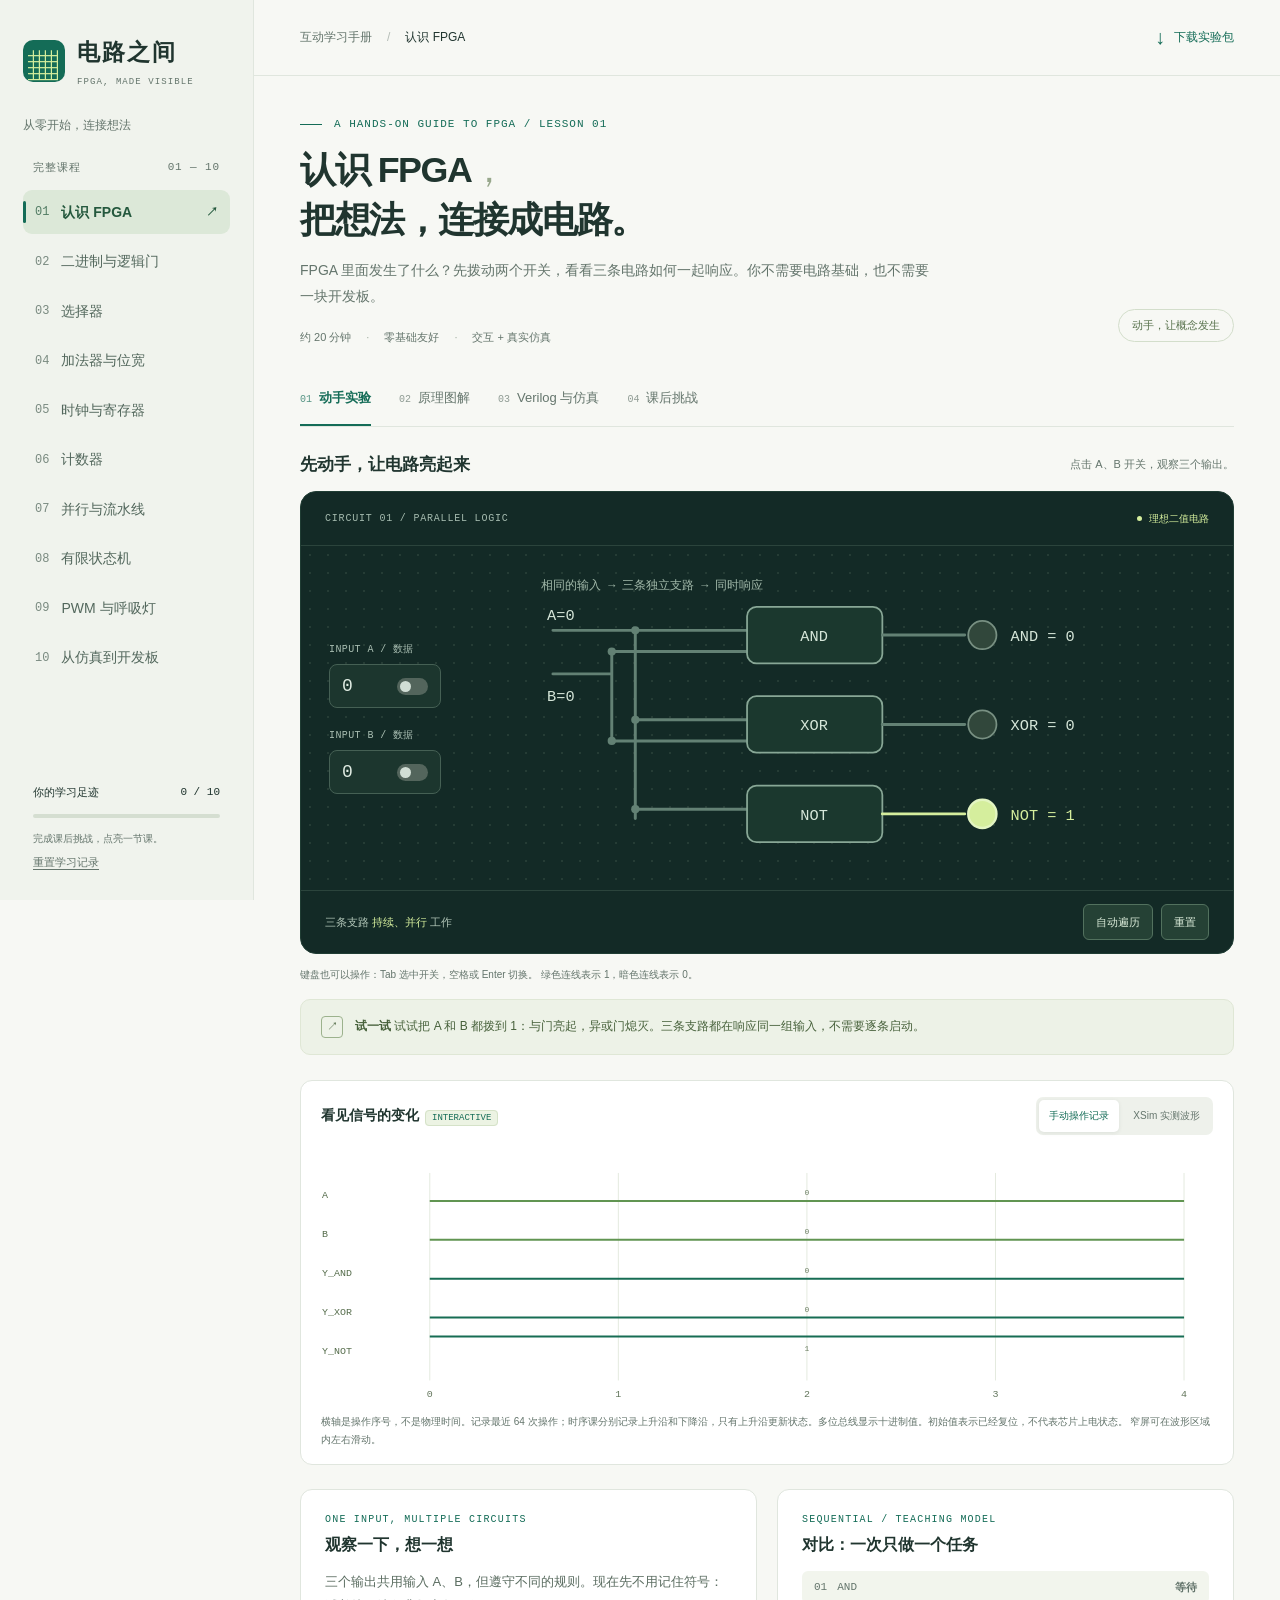
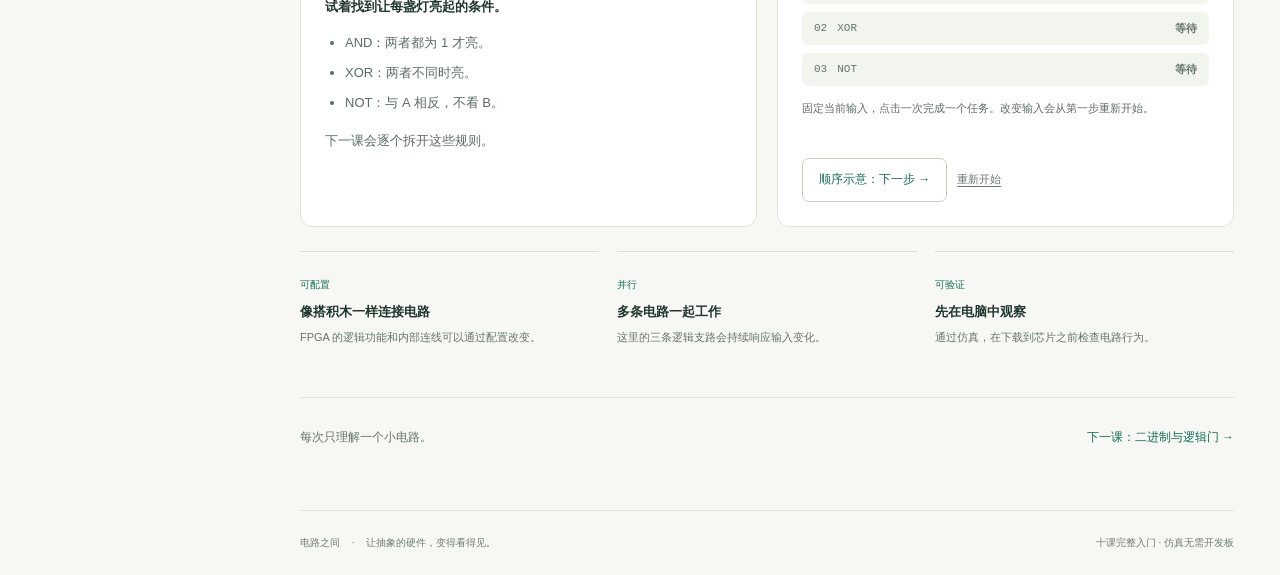
==== fpga/index.html @ bf980371 "Add ten-lesson FPGA tutorial and multi-course Pages site" ====
<!doctype html>
<html lang="zh-CN">
<head>
  <meta charset="utf-8"><meta name="viewport" content="width=device-width, initial-scale=1">
  <meta name="theme-color" content="#f5f6f2">
  <meta name="description" content="面向零基础的 FPGA 互动教程。拨动开关，看电路与波形，并用 Vivado 运行真实实验。">
  <title>电路之间 · FPGA 互动入门</title>
  <link rel="icon" href="assets/favicon.svg" type="image/svg+xml">
  <link rel="stylesheet" href="assets/style.css">
</head>
<body>
<a class="skip-link" href="#main">跳到课程内容</a>
<aside class="sidebar" id="sidebar">
  <a class="brand" href="#lesson-1" aria-label="电路之间 首页"><span class="brand-mark">▦</span><span>电路之间<small>FPGA, MADE VISIBLE</small></span></a>
  <div class="course-label">从零开始，连接想法</div>
  <div class="sidebar-section">完整课程 <span>01 — 10</span></div>
  <nav id="lesson-nav" aria-label="课程导航"></nav>
  <div class="sidebar-bottom"><div class="progress-heading"><span>你的学习足迹</span><b id="progress-label">0 / 10</b></div><div class="progress-track"><i id="progress-bar"></i></div><p>完成课后挑战，点亮一节课。</p><button class="text-button" id="reset-progress">重置学习记录</button></div>
</aside>
<div class="page">
  <header class="topbar"><div class="breadcrumb"><button class="menu-toggle" id="menu-toggle" aria-label="展开课程导航" aria-expanded="false">☰</button><span>互动学习手册</span><span class="slash">/</span><b id="crumb">认识 FPGA</b></div><a href="assets/fpga-labs.zip" download class="download-link"><span aria-hidden="true">↓</span> 下载实验包</a></header>
  <main id="main" tabindex="-1"></main>
  <footer class="site-footer"><span>电路之间 <span class="footer-dot">·</span> 让抽象的硬件，变得看得见。</span><span>十课完整入门 · 仿真无需开发板</span></footer>
</div>
<div id="toast" role="status" class="toast" hidden></div>
<noscript><p class="noscript">请启用 JavaScript 来使用开关、电路图和测验。Verilog 实验也可以直接从 labs 目录运行。</p></noscript>
<script type="module" src="src/app.js"></script>
</body></html>
---- fpga/assets/style.css ----
:root{--paper:#f7f8f4;--surface:#fff;--ink:#20352f;--muted:#64756c;--line:#e0e6de;--green:#146c57;--pale:#e8f0e6;--lime:#d5ee9d;--dark:#132a26;--wire:#a4b8b0;--signal:#d5ee9d;--radius:16px;--mono:'SFMono-Regular',Consolas,'Liberation Mono',monospace;--sans:Inter,'Noto Sans CJK SC','Microsoft YaHei',sans-serif}
*{box-sizing:border-box}html{scroll-behavior:smooth}body{margin:0;background:var(--paper);color:var(--ink);font:15px/1.75 var(--sans)}button,input,select{font:inherit}button,a,select{-webkit-tap-highlight-color:transparent}button{cursor:pointer}button:disabled{cursor:default}a{color:var(--green)}button:focus-visible,a:focus-visible,select:focus-visible,summary:focus-visible{outline:3px solid #bd8215;outline-offset:4px}button{touch-action:manipulation}h1,h2,h3,h4,p{margin:0}h1,h2,h3,h4{line-height:1.4}a{text-decoration:none}code,pre,.mono{font-family:var(--mono)}code{font-size:.92em}.skip-link{position:fixed;z-index:20;top:-70px;left:16px;padding:10px 20px;background:white}.skip-link:focus{top:10px}.sidebar{position:fixed;inset:0 auto 0 0;width:254px;padding:32px 23px 24px;border-right:1px solid var(--line);background:#f0f3ed;display:flex;flex-direction:column;overflow:auto;z-index:10}.brand{display:flex;align-items:center;gap:12px;color:var(--ink);font-size:23px;font-weight:750;letter-spacing:.08em}.brand-mark{display:grid;place-items:center;background:var(--green);border-radius:10px;color:var(--lime);width:42px;height:42px;font-size:30px;font-weight:400}.brand small{display:block;font:9px/1.6 var(--mono);letter-spacing:.12em;color:var(--muted);margin-top:3px}.course-label{font-size:12px;color:var(--muted);margin:25px 0 32px}.sidebar-section{font-size:11px;letter-spacing:.08em;color:var(--muted);margin:0 10px 13px;display:flex;justify-content:space-between}.sidebar-section span{font-family:var(--mono)}.lesson-link{display:flex;align-items:center;gap:12px;border-radius:9px;padding:13px 12px;margin-bottom:5px;color:#52675c;font-size:14px;position:relative}.lesson-link:hover{background:#e5ebe1}.lesson-link.active{background:#dce8d8;color:#24583d;font-weight:700}.lesson-link.active:before{content:'';position:absolute;left:0;width:3px;height:22px;background:var(--green);border-radius:3px}.lesson-number{font:12px var(--mono);opacity:.75}.lesson-link .check{margin-left:auto;font-size:12px}.later-label{margin-top:32px}.roadmap{list-style:none;padding:0;margin:0 10px;color:#69776e;font-size:12px}.roadmap li{margin:11px 0;display:flex;gap:16px}.roadmap li span{font:11px/2 var(--mono);color:#7a877d}.roadmap-note{font-size:10px;color:#6c7d71;margin:13px 10px}.sidebar-bottom{margin-top:auto;padding:30px 10px 0}.progress-heading{display:flex;justify-content:space-between;font-size:11px}.progress-heading b{font-family:var(--mono);font-weight:500}.progress-track{height:4px;border-radius:3px;background:#d5ded1;margin:12px 0}.progress-track i{display:block;background:var(--green);height:100%;width:0;transition:width .3s}.sidebar-bottom p{font-size:10px;color:var(--muted)}.text-button{border:0;padding:4px 0;color:var(--muted);background:none;text-decoration:underline;text-underline-offset:3px;font-size:11px}.page{margin-left:254px;min-height:100vh}.topbar{height:76px;padding:0 46px;display:flex;justify-content:space-between;align-items:center;border-bottom:1px solid var(--line)}.breadcrumb{display:flex;align-items:center;gap:15px;font-size:12px;color:var(--muted)}.breadcrumb b{font-weight:500;color:var(--ink)}.slash{opacity:.45}.download-link{font-size:12px;display:flex;align-items:center;gap:9px}.download-link span{font-size:20px}.menu-toggle{display:none;border:0;background:none;color:var(--green);font-size:21px;min-height:44px;min-width:44px}main{max-width:1320px;margin:0 auto;padding:40px 46px 55px;outline:none}.eyebrow{display:flex;align-items:center;gap:12px;color:var(--green);font:11px/1.5 var(--mono);letter-spacing:.09em;margin-bottom:12px}.eyebrow:before{content:'';width:22px;height:1px;background:var(--green)}.hero{display:flex;align-items:flex-end;justify-content:space-between;gap:28px;margin-bottom:28px}.hero h1{font-size:clamp(28px,2.8vw,40px);font-weight:700;letter-spacing:-.04em;margin-bottom:12px}.hero .description{font-size:14px;color:var(--muted);max-width:640px;line-height:1.9}.lesson-meta{display:flex;gap:15px;font-size:11px;color:var(--muted);margin-top:18px}.lesson-meta span+span:before{content:'·';margin-right:15px;color:#a4b0a3}.hero-tag{flex-shrink:0;border:1px solid #d3decb;border-radius:30px;padding:6px 13px;font-size:11px;color:#59734e;white-space:nowrap;margin-bottom:5px}.tabs{display:flex;gap:28px;border-bottom:1px solid var(--line);margin-bottom:26px;overflow-x:auto;white-space:nowrap}.tab{border:0;border-bottom:2px solid transparent;background:none;color:var(--muted);font-size:13px;padding:12px 0 14px;min-height:48px}.tab.active{color:var(--green);border-bottom-color:var(--green);font-weight:700}.tab small{font:10px var(--mono);margin-right:7px;opacity:.7}.panel-intro{display:flex;align-items:center;justify-content:space-between;margin-bottom:14px;gap:12px}.panel-intro h2{font-size:17px}.panel-intro p{font-size:11px;color:var(--muted)}.lab{background:var(--dark);color:#e5eee7;border-radius:var(--radius);overflow:hidden;border:1px solid #203d34;position:relative}.lab-top{padding:18px 24px;border-bottom:1px solid #2b443c;display:flex;align-items:center;justify-content:space-between;gap:10px}.lab-caption{font:10px/1.6 var(--mono);letter-spacing:.08em;color:#a4baae}.live-indicator{font-size:10px;color:var(--lime);display:flex;align-items:center;gap:7px}.live-indicator:before{content:'';height:5px;width:5px;border-radius:50%;background:var(--lime)}.lab-content{background-image:radial-gradient(#48615455 1px,transparent 1px);background-size:18px 18px;display:grid;grid-template-columns:150px minmax(0,1fr);min-height:280px;align-items:center;padding:22px 28px;gap:16px}.inputs{display:flex;flex-direction:column;gap:20px}.input-label{font:10px var(--mono);color:#a9beb2;margin-bottom:8px;letter-spacing:.04em}.toggle{display:flex;align-items:center;justify-content:space-between;gap:13px;color:#dfebe2;border:1px solid #456054;background:#1c362e;border-radius:8px;padding:8px 12px;min-height:44px;min-width:112px}.toggle[aria-pressed=true]{border-color:#c6e58c;background:#304638;color:#e0f5b5}.toggle b{font:18px var(--mono);color:inherit}.switch-track{width:31px;height:17px;background:#53655c;border-radius:15px;padding:3px;display:flex;align-items:center}.switch-thumb{height:11px;width:11px;background:#d1ded5;border-radius:50%;transition:transform .15s}.toggle[aria-pressed=true] .switch-track{background:#8fae65}.toggle[aria-pressed=true] .switch-thumb{transform:translateX(14px);background:#eaffc3}.svg-wrap{width:100%;overflow:hidden;min-width:0}.circuit{width:100%;height:auto;display:block;max-height:300px;font-family:var(--mono)}.circuit .wire{fill:none;stroke:#638174;stroke-width:2.5;stroke-linecap:round;stroke-linejoin:round}.circuit .high{stroke:var(--lime)}.circuit .gate-body{fill:#1b382e;stroke:#88a796;stroke-width:1.5}.circuit text{fill:#d6e6d9;font-size:13px}.circuit .tiny{font-size:10px;fill:#a1b8a9}.circuit .big{font-size:23px;font-weight:700}.circuit .label-high{fill:var(--lime)}.circuit .led-on{fill:var(--lime);stroke:#e3f5c2;stroke-width:2}.circuit .led-off{fill:#31473b;stroke:#789082;stroke-width:1.5}.lab-bottom{display:flex;gap:10px;justify-content:space-between;align-items:center;border-top:1px solid #2b443c;padding:13px 24px;font-size:11px;color:#b3c7b9;flex-wrap:wrap}.lab-bottom strong{color:var(--lime);font-weight:500}.dark-btn{background:#254135;border:1px solid #52715e;border-radius:6px;color:#daebd9;padding:7px 12px;font-size:11px;min-height:36px}.dark-btn:hover{background:#35533f}.lab-buttons{display:flex;gap:8px}.observation{padding:16px 20px;display:flex;gap:12px;align-items:flex-start;background:#edf2e7;border:1px solid #dfe7d5;border-radius:10px;margin-top:15px;font-size:12px;color:#47613b}.observation b{white-space:nowrap}.observation .number{font:11px var(--mono);border:1px solid #9cb28d;border-radius:4px;line-height:20px;min-width:22px;text-align:center}.two-col{display:grid;grid-template-columns:1fr 1fr;gap:20px;margin-top:24px}.card{border:1px solid var(--line);border-radius:12px;padding:24px;background:white}.section-label{font:10px var(--mono);letter-spacing:.12em;color:var(--green);margin-bottom:9px}.card h3{font-size:16px;margin-bottom:12px}.card p{font-size:13px;color:#5b6d61;line-height:1.95}.card p+p{margin-top:10px}.card strong{color:var(--ink);font-weight:650}.card ul,.card ol{font-size:13px;color:#5b6d61;padding-left:20px}.card li{margin:7px 0}.wave-section{margin-top:25px;border:1px solid var(--line);border-radius:12px;background:white;overflow:hidden}.wave-heading{padding:16px 20px;display:flex;align-items:center;gap:16px;justify-content:space-between;flex-wrap:wrap}.wave-heading h3{font-size:14px}.wave-options{display:flex;gap:4px;background:#eef1eb;padding:3px;border-radius:7px}.wave-choice{border:0;padding:6px 10px;background:none;font-size:10px;border-radius:5px;color:var(--muted);min-height:32px}.wave-choice.active{background:white;box-shadow:0 1px 4px #20352f15;color:var(--green)}.wave-plot{padding:0 17px;overflow:auto}.wave-svg{display:block;width:100%;min-width:440px;font:10px var(--mono)}.wave-note{font-size:10px;color:var(--muted);padding:8px 20px 16px}.wave-legend{font-size:10px;color:var(--muted);display:flex;gap:18px}.wave-legend span:before{content:'';display:inline-block;width:12px;height:2px;background:var(--green);vertical-align:middle;margin-right:5px}.truth-table{width:100%;border-collapse:collapse;font:12px/1.8 var(--mono);text-align:center}.truth-table th{font-weight:500;color:var(--muted);padding:7px 9px;border-bottom:1px solid var(--line)}.truth-table td{padding:6px 9px}.truth-table tr.current{background:#e9f1df;color:#2c5b28}.truth-table tr.current td:last-child{font-weight:bold}.truth-caption{font-size:11px;color:var(--muted);margin-top:10px}.gate-select{display:flex;gap:5px;flex-wrap:wrap;margin-bottom:16px}.gate-select button{border:1px solid #dbe3d4;border-radius:6px;padding:5px 10px;background:white;font:11px/2 var(--mono);color:var(--muted);min-height:34px}.gate-select button.active{border-color:var(--green);background:#e6efdf;color:var(--green)}.binary{margin-top:24px}.binary-row{display:flex;gap:12px;align-items:center;flex-wrap:wrap}.bit-group{text-align:center}.bit-group button{background:#f0f4eb;border:1px solid #cbd9bf;border-radius:8px;width:48px;height:49px;font:21px var(--mono);color:var(--green)}.bit-group button[aria-pressed=true]{background:#dcecbf;border-color:#88a963}.bit-group small{display:block;color:var(--muted);font:10px/2.4 var(--mono)}.binary-equals{font-size:22px;color:#8c9a87;padding:0 8px}.binary-result{font:32px/1.5 var(--mono);color:var(--green)}.binary-formula{font:11px/1.7 var(--mono);color:var(--muted);margin-top:12px}.reading{display:grid;gap:20px}.reading .card{padding:28px}.reading .card h3{font-size:19px}.reading .card p{max-width:850px}.concept-grid{display:grid;grid-template-columns:repeat(3,1fr);gap:16px;margin-top:20px}.concept{border:1px solid var(--line);padding:20px;border-radius:10px;background:#f9faf6}.concept b{font-size:13px;display:block;margin-bottom:8px}.concept p{font-size:12px}.note{background:#f7f1df;border-left:3px solid #b89744;padding:14px 17px;font-size:12px;color:#6a5a35;margin-top:18px}.diagram{margin:20px 0 0;background:#fff;border:1px solid var(--line);border-radius:10px;padding:16px}.diagram img{width:100%;display:block}.diagram figcaption{font-size:11px;color:var(--muted);text-align:center;margin-top:12px}.steps{counter-reset:step;list-style:none;padding:0;margin:20px 0}.steps li{position:relative;padding:0 0 26px 45px;font-size:13px;color:#5b6d61}.steps li:before{counter-increment:step;content:counter(step,decimal-leading-zero);position:absolute;left:0;top:0;border:1px solid #cad7c3;border-radius:50%;width:27px;height:27px;display:grid;place-items:center;font:10px var(--mono);color:var(--green)}.steps li b{display:block;color:var(--ink);font-weight:650;margin-bottom:5px}.code-block{border-radius:10px;background:#172d26;color:#d6e9cf;overflow:hidden;margin:16px 0}.code-heading{display:flex;align-items:center;justify-content:space-between;border-bottom:1px solid #31473b;padding:10px 18px;font:11px var(--mono);color:#b1c7b3;gap:10px}.code-heading button{border:1px solid #4e6955;border-radius:5px;background:none;color:#d9eacb;font-size:11px;padding:5px 12px;min-height:32px}.code-block pre{padding:18px 20px;margin:0;overflow:auto;font:12px/1.9 var(--mono);tab-size:4}.code-block .comment{color:#8eaf93}.code-block .keyword{color:#c9e693}.code-block .line{display:block}.code-block .lineno{display:inline-block;color:#71917c;width:30px;user-select:none;font-size:10px}.explain-table{width:100%;border-collapse:collapse;font-size:12px;margin-top:18px}.explain-table td{padding:12px 10px;border-bottom:1px solid var(--line);vertical-align:top}.explain-table td:first-child{width:30%;font-family:var(--mono);color:var(--green)}.explain-table td:last-child{color:var(--muted)}.pill{display:inline-block;border:1px solid var(--line);background:#f4f7ef;font-size:10px;padding:3px 9px;border-radius:5px;color:var(--green);margin-left:8px}.callout{border:1px dashed #b8c9a8;background:#f0f5e7;border-radius:10px;padding:18px 20px;margin:20px 0;font-size:13px}.callout h4{font-size:13px;margin-bottom:7px}.callout p{font-size:12px;color:#5a6f4d}.inline-links{display:flex;gap:18px;flex-wrap:wrap;margin:15px 0;font-size:12px}.inline-links a{text-decoration:underline;text-underline-offset:4px}.quiz-card{padding:25px;border:1px solid var(--line);border-radius:12px;background:white;margin-bottom:16px}.quiz-num{font:10px var(--mono);color:var(--green);margin-bottom:10px}.quiz-card h3{font-size:15px;margin-bottom:16px}.answers{display:grid;gap:8px}.answer{border:1px solid #dce3d6;background:#fafbf8;text-align:left;color:#52664e;border-radius:7px;padding:12px 15px;font-size:12px;min-height:44px;display:flex;gap:12px;align-items:center}.answer span{border:1px solid #c9d5c0;border-radius:4px;width:22px;height:22px;display:grid;place-items:center;flex-shrink:0;font:10px var(--mono)}.answer:hover{background:#eff4e8}.answer.correct{background:#e5f0d9;border-color:#87ae67;color:#355323}.answer.wrong{background:#fbefdf;border-color:#cfab74;color:#77572c}.quiz-feedback{margin-top:13px;font-size:12px;padding:12px 15px;border-radius:7px;background:#eef3e8;color:#48613a}.quiz-feedback.wrong{background:#faf1e3;color:#77572c}.completion{display:flex;align-items:center;justify-content:space-between;gap:14px;padding:22px;border:1px solid #cfddc4;border-radius:12px;background:#edf3e5;margin-top:22px}.completion p{font-size:12px;color:var(--muted);margin-top:5px}.primary-btn{border:1px solid var(--green);background:var(--green);color:white;border-radius:7px;padding:10px 18px;font-size:12px;min-height:44px;white-space:nowrap}.primary-btn:hover{background:#0d5745}.primary-btn:disabled{opacity:.45}.secondary-btn{border:1px solid #c5d1bc;background:white;border-radius:7px;color:var(--green);font-size:12px;padding:9px 16px;min-height:44px}.lesson-footer{border-top:1px solid var(--line);margin-top:32px;padding-top:22px;display:flex;align-items:center;justify-content:space-between;gap:14px;font-size:12px;color:var(--muted)}.lesson-footer a{padding:7px 0}.site-footer{border-top:1px solid var(--line);margin:0 46px;padding:23px 0;display:flex;justify-content:space-between;color:#6d7e70;font-size:10px;gap:20px}.footer-dot{padding:0 9px}.toast{position:fixed;left:50%;bottom:28px;transform:translateX(-50%);background:var(--ink);color:white;padding:11px 22px;border-radius:8px;font-size:12px;z-index:30;box-shadow:0 8px 30px #0002}.noscript{padding:30px;position:fixed;background:white;inset:20%;z-index:50}.cpu-rows{display:grid;gap:8px;margin-top:14px}.cpu-row{display:flex;align-items:center;gap:10px;padding:9px 12px;border-radius:6px;background:#f2f5ed;color:var(--muted);font:11px var(--mono)}.cpu-row.done{background:#e4eed5;color:#3a6129}.cpu-row b{margin-left:auto}.cpu-note{min-height:46px;font-size:11px!important;margin-top:12px}.cpu-controls{display:flex;align-items:center;gap:10px;margin-top:14px;flex-wrap:wrap}.goals{display:flex;gap:8px;flex-wrap:wrap;margin:17px 0}.goal{font-size:11px;padding:4px 10px;border:1px solid var(--line);border-radius:30px;color:var(--muted);background:#fafbf8}.summary-strip{margin-top:24px;display:grid;grid-template-columns:repeat(3,1fr);gap:18px}.summary-item{padding:18px 0;border-top:1px solid #d5dfce}.summary-item small{font:10px var(--mono);color:var(--green)}.summary-item h4{font-size:13px;margin:7px 0}.summary-item p{font-size:11px;color:var(--muted)}.source-badge{color:var(--green);background:#ecf3e3;border:1px solid #d5e2c8;border-radius:4px;padding:2px 6px;font:9px var(--mono);margin-left:6px}.quiz-summary{font-size:12px;color:var(--muted);margin-bottom:18px}.unit-label{font-family:var(--mono);color:var(--green)}.kbd-tip{font-size:10px;color:var(--muted);margin:12px 0 0}details{font-size:12px;margin-top:14px;color:var(--muted)}summary{cursor:pointer;color:var(--green);padding:8px 0}details p{padding:8px 0}details pre{white-space:pre-wrap;word-break:break-word}
@media(min-width:1600px){main{padding-top:48px}.lab-content{min-height:315px}}
@media(max-width:1190px){.sidebar{width:222px;padding-left:17px;padding-right:17px}.page{margin-left:222px}.topbar{padding:0 30px}main{padding:32px 30px 45px}.lab-content{grid-template-columns:120px minmax(0,1fr);padding:20px;gap:6px}.site-footer{margin:0 30px}.hero-tag{display:none}.two-col{gap:16px}.card{padding:20px}.tabs{gap:22px}}
@media(max-width:850px){.sidebar{width:240px;transform:translateX(-100%);transition:transform .2s;box-shadow:15px 0 40px #142a2620}.sidebar.open{transform:translateX(0)}.page{margin-left:0}.menu-toggle{display:block;margin-left:-10px}.breadcrumb{gap:10px}.topbar{height:66px}.hero h1{font-size:32px}.hero-tag{display:block}.lab-content{min-height:280px;grid-template-columns:130px minmax(0,1fr)}.concept-grid{grid-template-columns:1fr}.sidebar-bottom{margin-top:26px}}
@media(max-width:550px){body{font-size:14px}.topbar{padding:0 18px}.breadcrumb>span:first-of-type,.breadcrumb .slash{display:none}.download-link{font-size:10px;gap:5px}main{padding:26px 18px 36px}.eyebrow{font-size:9px}.hero{margin-bottom:20px;gap:10px}.hero h1{font-size:28px;line-height:1.4}.hero .description{font-size:12px}.hero-tag{display:none}.lesson-meta{font-size:10px;gap:10px}.lesson-meta span+span:before{margin-right:10px}.tabs{gap:22px;margin-bottom:21px}.tab{font-size:12px}.tab small{display:none}.panel-intro{align-items:flex-start}.panel-intro h2{font-size:15px}.panel-intro p{font-size:10px}.lab-top{padding:14px 16px}.lab-caption{font-size:9px}.live-indicator{font-size:9px}.lab-content{display:flex;flex-direction:column;align-items:stretch;min-height:0;padding:18px 12px 12px;gap:10px}.inputs{flex-direction:row;justify-content:center;gap:12px}.input-label{font-size:9px;margin-bottom:5px}.toggle{min-width:85px;padding:6px 9px;gap:8px}.toggle b{font-size:16px}.switch-track{width:29px}.toggle[aria-pressed=true] .switch-thumb{transform:translateX(12px)}.circuit{max-height:230px}.lab-bottom{padding:12px 16px;align-items:flex-start;gap:12px}.lab-bottom>span{font-size:10px}.two-col{grid-template-columns:1fr;gap:16px;margin-top:18px}.card,.reading .card{padding:20px}.reading .card h3{font-size:17px}.card p{font-size:12px}.wave-heading{padding:14px;gap:10px}.wave-heading h3{font-size:13px}.wave-choice{font-size:9px;padding:5px 8px}.wave-note{padding:8px 14px 14px;font-size:9px}.observation{padding:13px;font-size:11px;gap:9px}.observation b{white-space:normal}.summary-strip{grid-template-columns:1fr;gap:0}.summary-item{padding:14px 0}.binary-row{gap:8px}.bit-group button{width:41px;height:45px}.binary-equals{padding:0 2px;font-size:19px}.binary-result{font-size:28px}.completion{flex-direction:column;align-items:stretch;padding:18px}.completion .primary-btn{align-self:flex-end}.site-footer{margin:0 18px;flex-direction:column;gap:5px;padding:18px 0}.quiz-card{padding:18px}.code-block pre{font-size:10px;padding:14px}.explain-table td{padding:10px 5px;font-size:11px}.explain-table td:first-child{width:35%;overflow-wrap:anywhere}.lesson-footer{font-size:11px}.diagram{padding:6px}.diagram figcaption{font-size:9px}.code-heading{font-size:10px;padding:10px}.goal{font-size:10px}}
@media(prefers-reduced-motion:reduce){html{scroll-behavior:auto}*,*:before,*:after{transition:none!important;animation:none!important}}
/* Grid children must shrink before their internal code scrollers do. */
.card,.reading,#lesson-panel{min-width:0}.code-heading>span{min-width:0;overflow-wrap:anywhere}.code-heading button{flex-shrink:0}.card p,.steps li,.callout{overflow-wrap:anywhere}.explain-table{table-layout:fixed}
@media(max-width:550px){.circuit text{font-size:16px}.circuit .tiny{font-size:12px}.diagram{overflow-x:auto}.diagram svg{min-width:600px}.hero h1{font-size:26px}}
/* 保留波形文字的可读尺寸，窄屏在图内滑动。 */
.wave-svg{min-width:760px}
/* Full course: multi-bit datapaths and a clock the reader can step. */
.sidebar .course-label{margin-bottom:22px}.sidebar #lesson-nav{flex-shrink:0}.sidebar .lesson-link{padding-top:10px;padding-bottom:10px}.sidebar-bottom{padding-top:24px}.advanced-lab .lab-content{grid-template-columns:155px minmax(0,1fr);min-height:330px}.advanced-inputs{gap:17px}.numeric-control{display:block;min-width:0}.numeric-control .input-label{display:block}.number-entry{display:flex;gap:10px;align-items:center;max-width:155px}.number-entry input{min-width:0;width:105px;accent-color:#c4df8b;cursor:pointer;min-height:30px}.number-entry output{font:19px var(--mono);color:#d5ee9d;min-width:23px}.advanced-svg{max-height:330px}.advanced-svg .block-title{font-size:15px}.advanced-lab .lab-buttons{flex-wrap:wrap;justify-content:flex-end}.advanced-lab .lab-bottom{gap:14px}.advanced-lab .svg-wrap{overflow-x:auto}.advanced-lab .lab-bottom>span{min-width:180px}.frame-controls{display:flex;gap:16px;align-items:center;margin-top:16px;flex-wrap:wrap}.frame-controls>span{font-size:11px;color:var(--muted)}.state-readout{display:flex;flex-wrap:wrap;gap:12px;margin-top:18px}.state-readout>div{border:1px solid #dbe5d0;border-radius:8px;min-width:70px;padding:10px 12px;background:#f5f8ef}.state-readout small{display:block;font:9px var(--mono);color:#5a7450}.state-readout b{display:block;font:25px/1.6 var(--mono);color:var(--green)}.empty-trace{padding:20px 0;font-size:12px;color:var(--muted)}.bit-result{padding:16px 0}.bit-result>span{display:flex;gap:6px}.bit-result b{display:grid;place-items:center;font:27px var(--mono);color:var(--green);width:41px;height:52px;border:1px solid #d1dec4;border-radius:7px;background:#eef4e6}.bit-result .carry-bit{border-color:#cba556;background:#f7efdc;color:#806126;margin-right:6px}.bit-result p{font-size:11px;margin-top:12px}.board-workflow{margin-top:24px}.workflow-tabs{display:flex;gap:8px;flex-wrap:wrap;margin:18px 0}.workflow-tabs button{font-size:11px}.workflow-tabs .selected{background:var(--green);color:white;border-color:var(--green)}#workflow-explanation{min-height:64px}.frequency-calculator{display:flex;flex-wrap:wrap;gap:16px;align-items:center;margin-top:24px;padding:16px;background:#f2f6ea;border-radius:9px;font-size:12px}.frequency-calculator label{display:flex;gap:10px;align-items:center}.frequency-calculator select,.wave-window select{max-width:100%;border:1px solid #b8c9aa;color:var(--green);background:white;border-radius:6px;min-height:36px;padding:4px 8px;font-size:11px}.frequency-calculator output{font:12px/1.8 var(--mono);color:var(--green)}.wave-window{padding:0 20px 14px;display:flex;align-items:center;justify-content:space-between;gap:12px;flex-wrap:wrap;font-size:10px;color:var(--muted)}.wave-window[hidden]{display:none}.wave-window label{display:flex;align-items:center;gap:10px}.advanced-concept .concept-circuit{background:#132a26;padding:20px;border-radius:8px;min-width:620px}.advanced-concept{overflow-x:auto}.advanced-concept .advanced-svg{min-width:580px}.reading table:not(.truth-table):not(.explain-table){border-collapse:collapse;width:100%;font-size:12px;margin-top:18px}.reading table th,.reading table td{padding:10px;border:1px solid var(--line);vertical-align:top}.reading table th{background:#eff4e8;color:var(--green);font-weight:600}.reading .code-block{max-width:100%}
@media(max-width:1190px){.advanced-lab .lab-content{grid-template-columns:125px minmax(0,1fr)}.number-entry input{width:83px}.advanced-svg{min-width:490px}.advanced-lab .lab-bottom{align-items:flex-start}.advanced-lab .lab-buttons{justify-content:flex-start}.advanced-lab .svg-wrap{padding-bottom:10px}}
@media(max-width:850px){.sidebar .course-label{margin-bottom:16px}.sidebar .lesson-link{padding-top:9px;padding-bottom:9px}.sidebar-bottom{margin-top:16px}.advanced-svg{min-width:530px}}
@media(max-width:550px){.advanced-lab .lab-content{display:flex;gap:20px;padding-bottom:8px}.advanced-inputs{display:grid;grid-template-columns:repeat(2,minmax(0,1fr));gap:12px 18px;padding:0 5px}.advanced-inputs .toggle{width:100%;max-width:145px}.advanced-inputs .numeric-control{max-width:150px}.number-entry{max-width:145px}.number-entry input{width:105px}.advanced-svg{min-width:575px;max-height:none}.advanced-lab .svg-wrap{margin-top:6px}.advanced-lab .lab-bottom{flex-direction:column}.advanced-lab .lab-buttons{gap:7px}.advanced-lab .dark-btn{font-size:10px;min-height:38px}.advanced-svg .tiny{font-size:12px}.advanced-svg .block-title{font-size:16px}.state-readout{gap:8px}.state-readout>div{min-width:65px;padding:8px 10px}.state-readout small{font-size:8px}.state-readout b{font-size:23px}.wave-window{padding-left:14px;padding-right:14px;font-size:9px}.frequency-calculator{padding:12px;gap:12px}.frequency-calculator label{flex-wrap:wrap}.board-workflow{padding:18px}.workflow-tabs button{font-size:10px;padding:7px 10px}.advanced-concept .concept-circuit{padding:12px}.reading table:not(.truth-table):not(.explain-table){font-size:10px}.reading table th,.reading table td{padding:7px 5px;overflow-wrap:anywhere}}
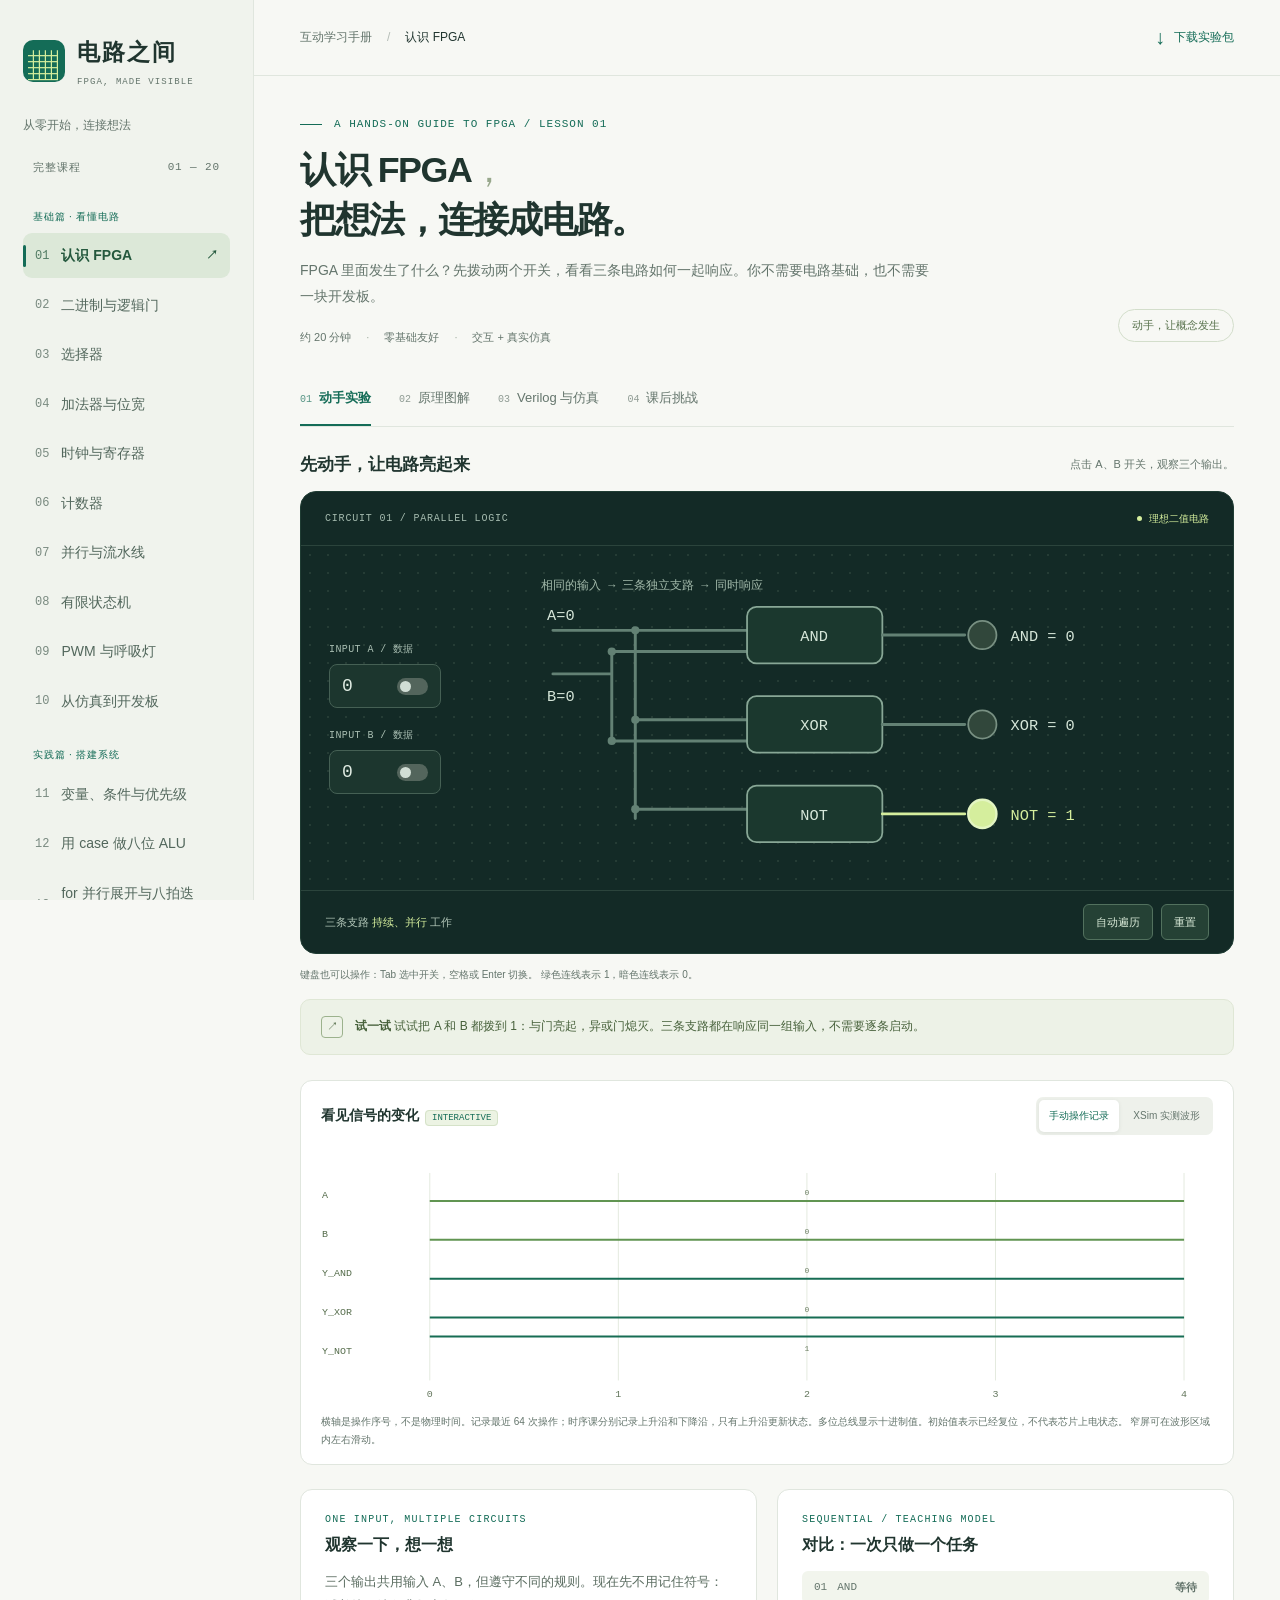
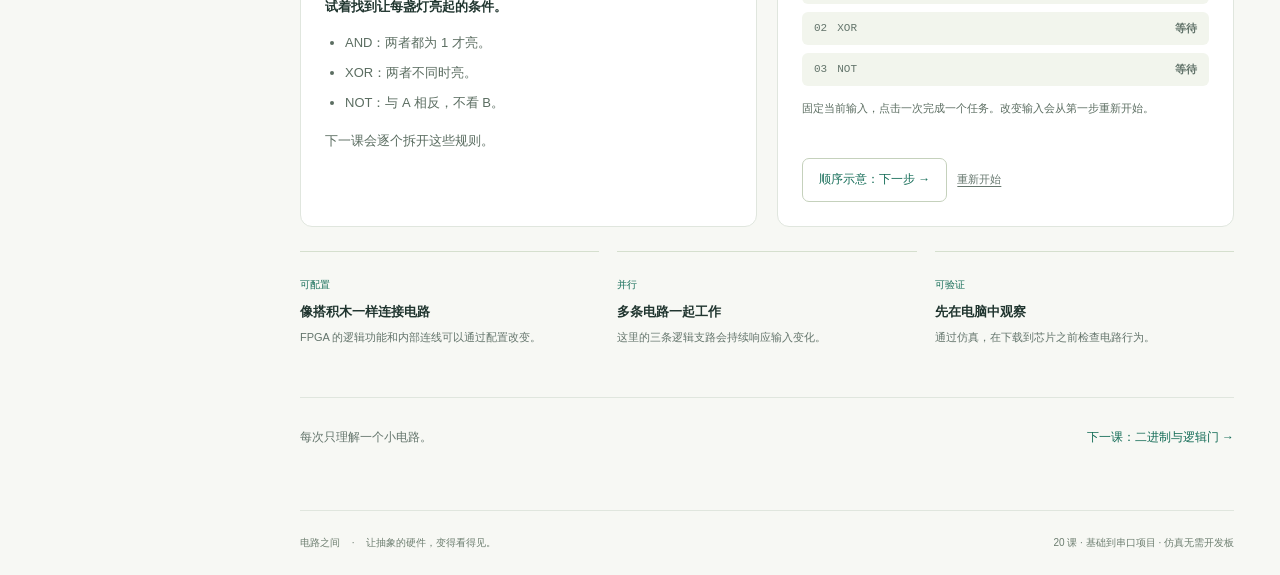
==== commit c53b5fac: "Extend FPGA course with ten practical labs and UART echo project" ====
--- a/fpga/index.html
+++ b/fpga/index.html
@@ -13,14 +13,14 @@
 <aside class="sidebar" id="sidebar">
   <a class="brand" href="#lesson-1" aria-label="电路之间 首页"><span class="brand-mark">▦</span><span>电路之间<small>FPGA, MADE VISIBLE</small></span></a>
   <div class="course-label">从零开始，连接想法</div>
-  <div class="sidebar-section">完整课程 <span>01 — 10</span></div>
+  <div class="sidebar-section">完整课程 <span>01 — 20</span></div>
   <nav id="lesson-nav" aria-label="课程导航"></nav>
-  <div class="sidebar-bottom"><div class="progress-heading"><span>你的学习足迹</span><b id="progress-label">0 / 10</b></div><div class="progress-track"><i id="progress-bar"></i></div><p>完成课后挑战，点亮一节课。</p><button class="text-button" id="reset-progress">重置学习记录</button></div>
+  <div class="sidebar-bottom"><div class="progress-heading"><span>你的学习足迹</span><b id="progress-label">0 / 20</b></div><div class="progress-track"><i id="progress-bar"></i></div><p>完成课后挑战，点亮一节课。</p><button class="text-button" id="reset-progress">重置学习记录</button></div>
 </aside>
 <div class="page">
   <header class="topbar"><div class="breadcrumb"><button class="menu-toggle" id="menu-toggle" aria-label="展开课程导航" aria-expanded="false">☰</button><span>互动学习手册</span><span class="slash">/</span><b id="crumb">认识 FPGA</b></div><a href="assets/fpga-labs.zip" download class="download-link"><span aria-hidden="true">↓</span> 下载实验包</a></header>
   <main id="main" tabindex="-1"></main>
-  <footer class="site-footer"><span>电路之间 <span class="footer-dot">·</span> 让抽象的硬件，变得看得见。</span><span>十课完整入门 · 仿真无需开发板</span></footer>
+  <footer class="site-footer"><span>电路之间 <span class="footer-dot">·</span> 让抽象的硬件，变得看得见。</span><span>20 课 · 基础到串口项目 · 仿真无需开发板</span></footer>
 </div>
 <div id="toast" role="status" class="toast" hidden></div>
 <noscript><p class="noscript">请启用 JavaScript 来使用开关、电路图和测验。Verilog 实验也可以直接从 labs 目录运行。</p></noscript>
--- a/fpga/assets/style.css
+++ b/fpga/assets/style.css
@@ -15,3 +15,7 @@
 @media(max-width:1190px){.advanced-lab .lab-content{grid-template-columns:125px minmax(0,1fr)}.number-entry input{width:83px}.advanced-svg{min-width:490px}.advanced-lab .lab-bottom{align-items:flex-start}.advanced-lab .lab-buttons{justify-content:flex-start}.advanced-lab .svg-wrap{padding-bottom:10px}}
 @media(max-width:850px){.sidebar .course-label{margin-bottom:16px}.sidebar .lesson-link{padding-top:9px;padding-bottom:9px}.sidebar-bottom{margin-top:16px}.advanced-svg{min-width:530px}}
 @media(max-width:550px){.advanced-lab .lab-content{display:flex;gap:20px;padding-bottom:8px}.advanced-inputs{display:grid;grid-template-columns:repeat(2,minmax(0,1fr));gap:12px 18px;padding:0 5px}.advanced-inputs .toggle{width:100%;max-width:145px}.advanced-inputs .numeric-control{max-width:150px}.number-entry{max-width:145px}.number-entry input{width:105px}.advanced-svg{min-width:575px;max-height:none}.advanced-lab .svg-wrap{margin-top:6px}.advanced-lab .lab-bottom{flex-direction:column}.advanced-lab .lab-buttons{gap:7px}.advanced-lab .dark-btn{font-size:10px;min-height:38px}.advanced-svg .tiny{font-size:12px}.advanced-svg .block-title{font-size:16px}.state-readout{gap:8px}.state-readout>div{min-width:65px;padding:8px 10px}.state-readout small{font-size:8px}.state-readout b{font-size:23px}.wave-window{padding-left:14px;padding-right:14px;font-size:9px}.frequency-calculator{padding:12px;gap:12px}.frequency-calculator label{flex-wrap:wrap}.board-workflow{padding:18px}.workflow-tabs button{font-size:10px;padding:7px 10px}.advanced-concept .concept-circuit{padding:12px}.reading table:not(.truth-table):not(.explain-table){font-size:10px}.reading table th,.reading table td{padding:7px 5px;overflow-wrap:anywhere}}
+/* 实践篇：每个控制、结构和状态都能单独观察。 */
+.nav-group{font-size:10px;color:var(--green);letter-spacing:.08em;padding:18px 10px 8px}.practice-controls{padding:22px 24px;display:flex;gap:18px 24px;flex-wrap:wrap;align-items:flex-end}.practice-number{display:flex;flex-direction:column;gap:4px;max-width:100%}.practice-number input,.practice-number select{width:130px;max-width:100%;min-height:42px;padding:6px 10px;border-radius:6px;border:1px solid #789587;background:#203e36;color:#edf7e5;font-family:var(--mono);font-size:15px}.practice-number select{width:255px;font-size:12px}.practice-number small{font:10px var(--mono);color:#b6c8b8}.practice-number .input-label{color:#c1d1c5}.practice-number input[aria-invalid=true]{border-color:#f2c574;outline:2px solid #f2c574}.practice-drawing{overflow-x:auto;padding:0 22px 18px}.practice-svg{display:block;width:100%;min-width:660px;max-height:none;color:#edf6e3}.practice-svg text{fill:#e5efde;font-family:var(--mono);font-size:16px}.practice-svg .tiny{font-family:var(--sans);font-size:12px;fill:#b4c9bc}.practice-svg .block-title{font-size:16px}.practice-box{fill:#1c3932;stroke:#678a76;stroke-width:1.3}.practice-box.selected{fill:#345234;stroke:#d5ee9d;stroke-width:2}.practice-wire{fill:none;stroke:#a6be9c;stroke-width:2}.practice-bit{fill:#203c34;stroke:#789581;stroke-width:1.2}.practice-bit.high{fill:#3d5734;stroke:#afc38c}.practice-bit.current{stroke:#f1c96d;stroke-width:3}.practice-lab .lab-bottom{flex-wrap:wrap;gap:14px}.practice-lab .lab-buttons{flex-wrap:wrap;gap:8px}.practice-message{font-size:12px;color:#805b22;min-height:24px;margin:8px 0}.scenario-card{margin-top:18px}.scenario-buttons{display:flex;flex-wrap:wrap;gap:10px;margin:16px 0}.scenario-card #scenario-description{min-height:44px}.practice-trace{overflow-x:auto;margin-top:16px}.practice-trace table{min-width:320px}.practice-concept>div{background:var(--dark);border-radius:8px;padding:14px;min-width:690px}.practice-concept{overflow-x:auto}.practice-exercises{display:grid;grid-template-columns:repeat(3,minmax(0,1fr));gap:18px;margin-top:20px}.practice-exercises>section{border:1px solid var(--line);padding:18px;border-radius:10px;background:#f6f8f1}.exercise-number{display:block;font:11px var(--mono);color:var(--green);margin-bottom:12px}.practice-exercises h4{font-size:14px;margin-bottom:12px}.exercise-acceptance{font-size:12px;line-height:1.9;margin-top:16px;padding-top:12px;border-top:1px solid var(--line)}.table-scroll{overflow-x:auto}.serial-controls{padding:18px;background:#eaf1e2;border:1px solid #d4dfc9;border-radius:10px;display:flex;align-items:center;gap:12px;flex-wrap:wrap;margin:14px 0;font-size:12px}.serial-controls label{display:flex;align-items:center;gap:10px;flex-wrap:wrap}.serial-controls input{width:85px;padding:7px;border:1px solid #b7c7a9;border-radius:6px;min-height:42px;background:white;color:var(--green)}.serial-controls p{width:100%;font-size:11px;color:var(--muted)}.serial-log-title{margin-top:25px;font-size:13px}.serial-log{display:flex;gap:8px;flex-wrap:wrap;margin-top:12px;font:12px var(--mono);color:var(--muted)}.serial-byte{padding:6px 10px;background:#eef4e5;border:1px solid #c8d8b9;border-radius:5px;color:var(--green)}
+@media(max-width:1190px){.practice-exercises{grid-template-columns:1fr}.practice-controls{gap:16px}.practice-exercises>section{padding:16px}}
+@media(max-width:550px){.practice-controls{display:grid;grid-template-columns:repeat(2,minmax(0,1fr));padding:18px 16px;gap:16px 12px}.practice-controls .toggle{min-width:0;width:100%;max-width:140px}.practice-number input{width:100%}.practice-number:has(select){grid-column:1/-1}.practice-number select{width:100%;max-width:100%}.practice-drawing{padding-left:12px;padding-right:12px}.practice-lab .lab-bottom{flex-direction:column;align-items:stretch}.practice-lab .dark-btn{min-height:44px;font-size:10px;padding:8px 10px}.practice-svg .block-title{font-size:16px}.practice-svg .tiny{font-size:12px}.scenario-buttons{flex-direction:column}.scenario-buttons button{text-align:left}.practice-concept>div{padding:8px}.practice-exercises>section{padding:15px}.serial-controls{padding:14px}.serial-controls button{width:100%}.practice-trace{max-width:100%}}
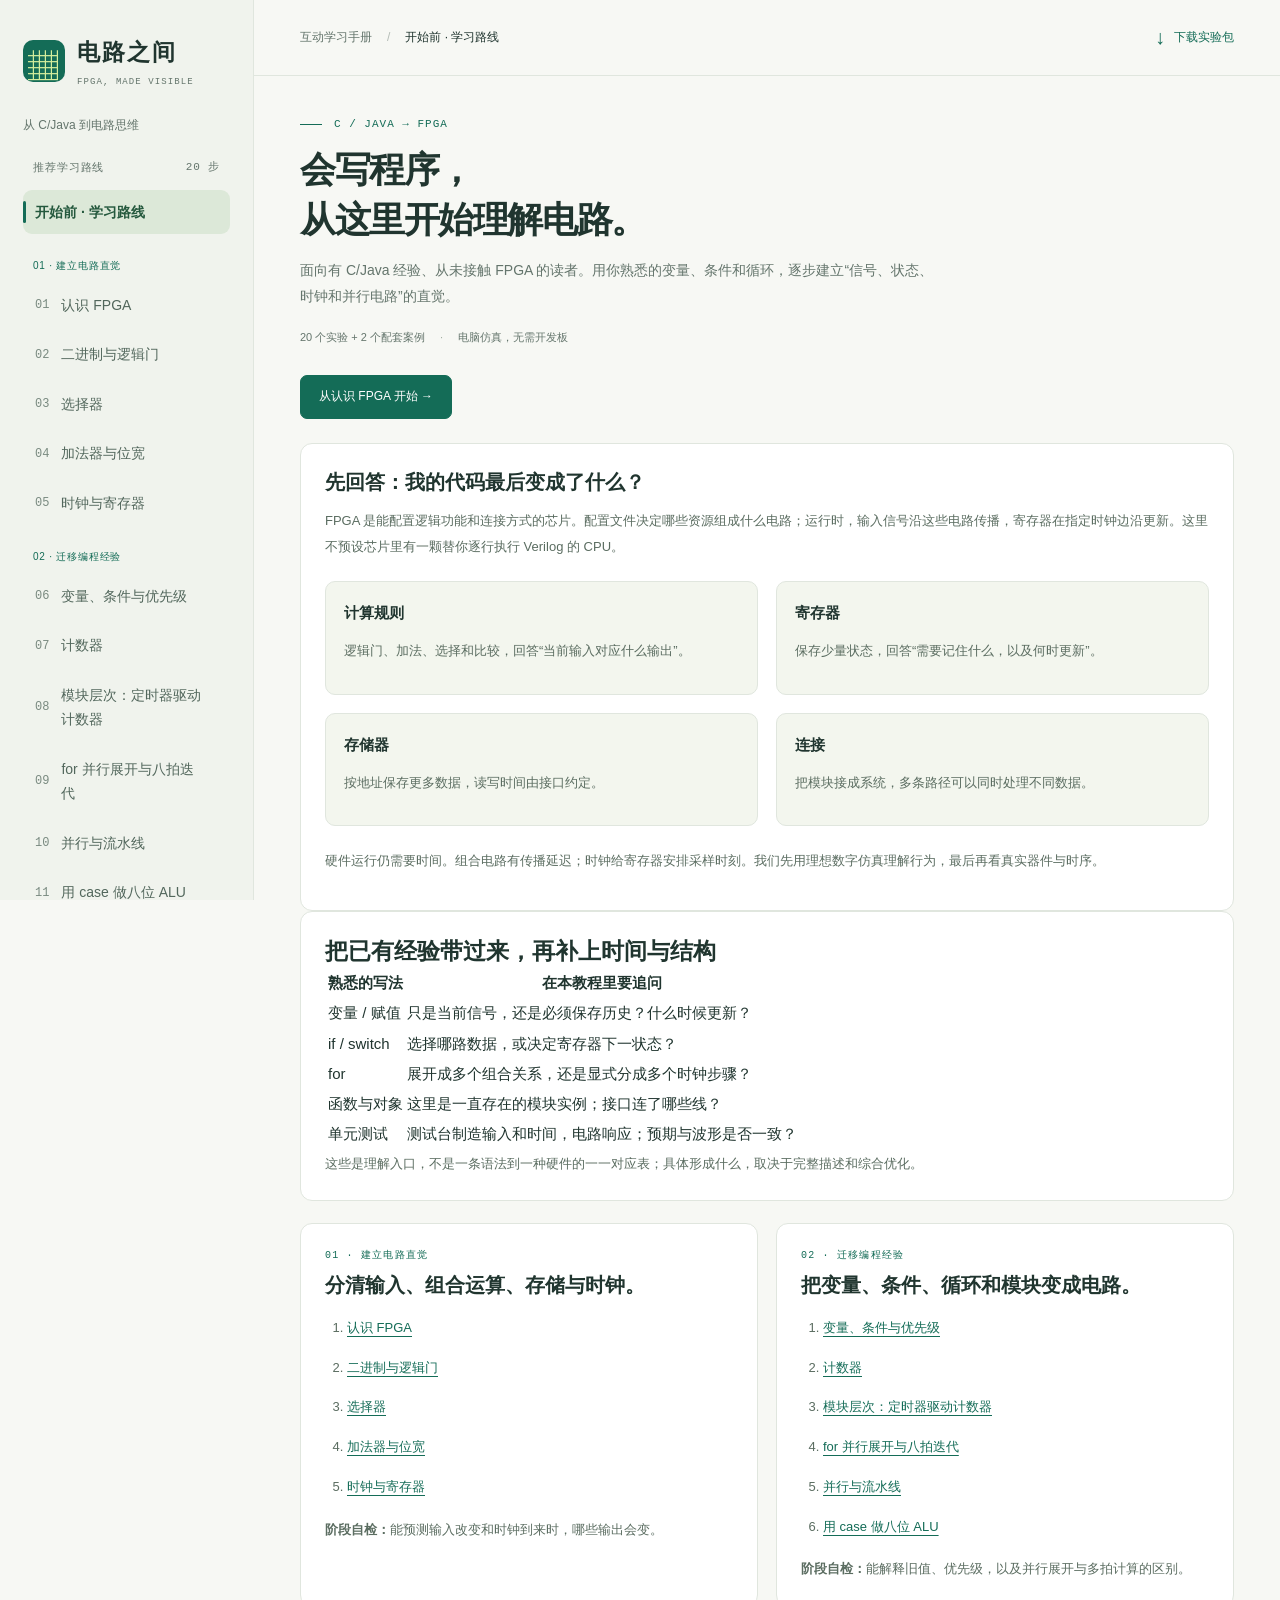
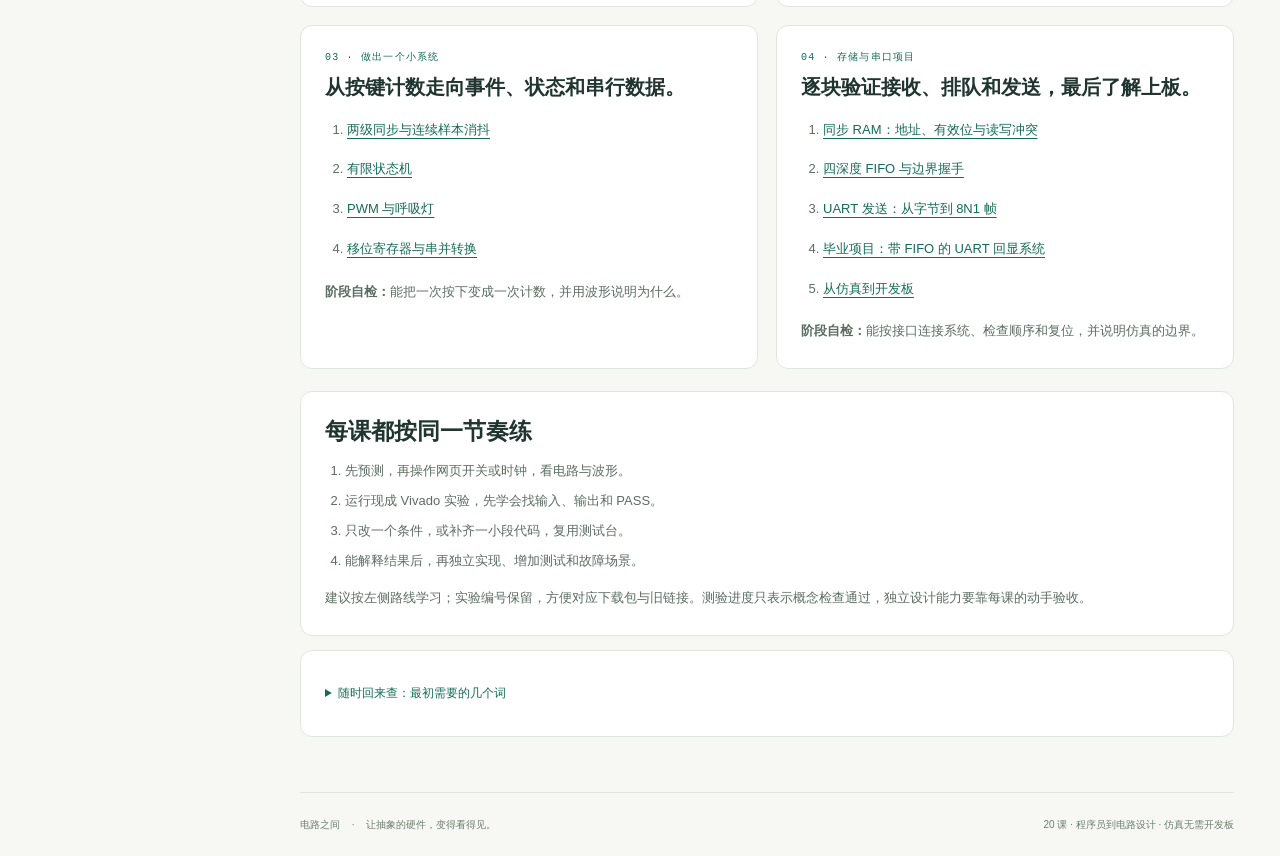
==== commit ec35b65f: "Guide C and Java programmers through FPGA fundamentals" ====
--- a/fpga/index.html
+++ b/fpga/index.html
@@ -3,7 +3,7 @@
 <head>
   <meta charset="utf-8"><meta name="viewport" content="width=device-width, initial-scale=1">
   <meta name="theme-color" content="#f5f6f2">
-  <meta name="description" content="面向零基础的 FPGA 互动教程。拨动开关，看电路与波形，并用 Vivado 运行真实实验。">
+  <meta name="description" content="面向有 C/Java 编程经验、没有 FPGA 基础的互动教程。拨动开关，看电路与波形，并用 Vivado 运行真实实验。">
   <title>电路之间 · FPGA 互动入门</title>
   <link rel="icon" href="assets/favicon.svg" type="image/svg+xml">
   <link rel="stylesheet" href="assets/style.css">
@@ -11,16 +11,16 @@
 <body>
 <a class="skip-link" href="#main">跳到课程内容</a>
 <aside class="sidebar" id="sidebar">
-  <a class="brand" href="#lesson-1" aria-label="电路之间 首页"><span class="brand-mark">▦</span><span>电路之间<small>FPGA, MADE VISIBLE</small></span></a>
-  <div class="course-label">从零开始，连接想法</div>
-  <div class="sidebar-section">完整课程 <span>01 — 20</span></div>
+  <a class="brand" href="#start" aria-label="电路之间 首页"><span class="brand-mark">▦</span><span>电路之间<small>FPGA, MADE VISIBLE</small></span></a>
+  <div class="course-label">从 C/Java 到电路思维</div>
+  <div class="sidebar-section">推荐学习路线 <span>20 步</span></div>
   <nav id="lesson-nav" aria-label="课程导航"></nav>
-  <div class="sidebar-bottom"><div class="progress-heading"><span>你的学习足迹</span><b id="progress-label">0 / 20</b></div><div class="progress-track"><i id="progress-bar"></i></div><p>完成课后挑战，点亮一节课。</p><button class="text-button" id="reset-progress">重置学习记录</button></div>
+  <div class="sidebar-bottom"><div class="progress-heading"><span>你的学习足迹</span><b id="progress-label">0 / 20</b></div><div class="progress-track"><i id="progress-bar"></i></div><p>测验记录概念理解；独立设计还需动手验收。</p><button class="text-button" id="reset-progress">重置学习记录</button></div>
 </aside>
 <div class="page">
   <header class="topbar"><div class="breadcrumb"><button class="menu-toggle" id="menu-toggle" aria-label="展开课程导航" aria-expanded="false">☰</button><span>互动学习手册</span><span class="slash">/</span><b id="crumb">认识 FPGA</b></div><a href="assets/fpga-labs.zip" download class="download-link"><span aria-hidden="true">↓</span> 下载实验包</a></header>
   <main id="main" tabindex="-1"></main>
-  <footer class="site-footer"><span>电路之间 <span class="footer-dot">·</span> 让抽象的硬件，变得看得见。</span><span>20 课 · 基础到串口项目 · 仿真无需开发板</span></footer>
+  <footer class="site-footer"><span>电路之间 <span class="footer-dot">·</span> 让抽象的硬件，变得看得见。</span><span>20 课 · 程序员到电路设计 · 仿真无需开发板</span></footer>
 </div>
 <div id="toast" role="status" class="toast" hidden></div>
 <noscript><p class="noscript">请启用 JavaScript 来使用开关、电路图和测验。Verilog 实验也可以直接从 labs 目录运行。</p></noscript>
--- a/fpga/assets/style.css
+++ b/fpga/assets/style.css
@@ -19,3 +19,6 @@
 .nav-group{font-size:10px;color:var(--green);letter-spacing:.08em;padding:18px 10px 8px}.practice-controls{padding:22px 24px;display:flex;gap:18px 24px;flex-wrap:wrap;align-items:flex-end}.practice-number{display:flex;flex-direction:column;gap:4px;max-width:100%}.practice-number input,.practice-number select{width:130px;max-width:100%;min-height:42px;padding:6px 10px;border-radius:6px;border:1px solid #789587;background:#203e36;color:#edf7e5;font-family:var(--mono);font-size:15px}.practice-number select{width:255px;font-size:12px}.practice-number small{font:10px var(--mono);color:#b6c8b8}.practice-number .input-label{color:#c1d1c5}.practice-number input[aria-invalid=true]{border-color:#f2c574;outline:2px solid #f2c574}.practice-drawing{overflow-x:auto;padding:0 22px 18px}.practice-svg{display:block;width:100%;min-width:660px;max-height:none;color:#edf6e3}.practice-svg text{fill:#e5efde;font-family:var(--mono);font-size:16px}.practice-svg .tiny{font-family:var(--sans);font-size:12px;fill:#b4c9bc}.practice-svg .block-title{font-size:16px}.practice-box{fill:#1c3932;stroke:#678a76;stroke-width:1.3}.practice-box.selected{fill:#345234;stroke:#d5ee9d;stroke-width:2}.practice-wire{fill:none;stroke:#a6be9c;stroke-width:2}.practice-bit{fill:#203c34;stroke:#789581;stroke-width:1.2}.practice-bit.high{fill:#3d5734;stroke:#afc38c}.practice-bit.current{stroke:#f1c96d;stroke-width:3}.practice-lab .lab-bottom{flex-wrap:wrap;gap:14px}.practice-lab .lab-buttons{flex-wrap:wrap;gap:8px}.practice-message{font-size:12px;color:#805b22;min-height:24px;margin:8px 0}.scenario-card{margin-top:18px}.scenario-buttons{display:flex;flex-wrap:wrap;gap:10px;margin:16px 0}.scenario-card #scenario-description{min-height:44px}.practice-trace{overflow-x:auto;margin-top:16px}.practice-trace table{min-width:320px}.practice-concept>div{background:var(--dark);border-radius:8px;padding:14px;min-width:690px}.practice-concept{overflow-x:auto}.practice-exercises{display:grid;grid-template-columns:repeat(3,minmax(0,1fr));gap:18px;margin-top:20px}.practice-exercises>section{border:1px solid var(--line);padding:18px;border-radius:10px;background:#f6f8f1}.exercise-number{display:block;font:11px var(--mono);color:var(--green);margin-bottom:12px}.practice-exercises h4{font-size:14px;margin-bottom:12px}.exercise-acceptance{font-size:12px;line-height:1.9;margin-top:16px;padding-top:12px;border-top:1px solid var(--line)}.table-scroll{overflow-x:auto}.serial-controls{padding:18px;background:#eaf1e2;border:1px solid #d4dfc9;border-radius:10px;display:flex;align-items:center;gap:12px;flex-wrap:wrap;margin:14px 0;font-size:12px}.serial-controls label{display:flex;align-items:center;gap:10px;flex-wrap:wrap}.serial-controls input{width:85px;padding:7px;border:1px solid #b7c7a9;border-radius:6px;min-height:42px;background:white;color:var(--green)}.serial-controls p{width:100%;font-size:11px;color:var(--muted)}.serial-log-title{margin-top:25px;font-size:13px}.serial-log{display:flex;gap:8px;flex-wrap:wrap;margin-top:12px;font:12px var(--mono);color:var(--muted)}.serial-byte{padding:6px 10px;background:#eef4e5;border:1px solid #c8d8b9;border-radius:5px;color:var(--green)}
 @media(max-width:1190px){.practice-exercises{grid-template-columns:1fr}.practice-controls{gap:16px}.practice-exercises>section{padding:16px}}
 @media(max-width:550px){.practice-controls{display:grid;grid-template-columns:repeat(2,minmax(0,1fr));padding:18px 16px;gap:16px 12px}.practice-controls .toggle{min-width:0;width:100%;max-width:140px}.practice-number input{width:100%}.practice-number:has(select){grid-column:1/-1}.practice-number select{width:100%;max-width:100%}.practice-drawing{padding-left:12px;padding-right:12px}.practice-lab .lab-bottom{flex-direction:column;align-items:stretch}.practice-lab .dark-btn{min-height:44px;font-size:10px;padding:8px 10px}.practice-svg .block-title{font-size:16px}.practice-svg .tiny{font-size:12px}.scenario-buttons{flex-direction:column}.scenario-buttons button{text-align:left}.practice-concept>div{padding:8px}.practice-exercises>section{padding:15px}.serial-controls{padding:14px}.serial-controls button{width:100%}.practice-trace{max-width:100%}}
+/* Programmer learning path: goals first, optional depth after guided practice. */
+.learning-focus{padding:18px 22px;margin:0 0 22px;border:1px solid #d4e0cf;border-left:4px solid var(--green);background:#eef4e8;border-radius:10px}.learning-focus p{font-size:13px;margin:8px 0}.learning-focus small{font-size:11px;color:var(--muted)}.learning-focus a{text-decoration:underline;text-underline-offset:3px}.start-course{display:inline-block;margin-bottom:24px}.start-intro h2,.learning-roadmap h3{font-size:20px}.start-intro p{margin:12px 0}.resource-grid,.learning-roadmap{display:grid;grid-template-columns:repeat(2,minmax(0,1fr));gap:18px;margin:22px 0}.resource-grid>div{border:1px solid var(--line);padding:18px;border-radius:10px;background:#f3f6ee}.resource-grid p{font-size:13px}.learning-roadmap .card{margin:0}.learning-roadmap ol{padding-left:22px}.learning-roadmap li{padding:5px 0}.learning-roadmap a{text-decoration:underline;text-underline-offset:4px}.mini-glossary dt{font-weight:700;margin-top:15px}.mini-glossary dd{margin:4px 0 0;font-size:13px;color:var(--muted)}.guided-practice{margin:22px 0}.guided-practice ol,.project-checkpoints ol{padding-left:22px}.guided-practice li,.project-checkpoints li{padding:9px 0}.project-checkpoints{border-top:1px solid var(--line);padding-top:20px;margin-top:20px}.optional-depth{margin:22px 0;border:1px solid var(--line);border-radius:12px;padding:18px;background:#f2f5ef}.optional-depth>summary{color:var(--green);font-weight:700;cursor:pointer}.optional-depth>.card{margin-top:18px}.optional-depth>p{font-size:13px;margin-top:12px}.programmer-demo{margin:20px 0 28px;border:2px solid #c4d9b4}.programmer-demo>p{margin:14px 0;font-size:13px}.bridge-controls{display:flex;gap:12px;flex-wrap:wrap;align-items:center;margin:18px 0}.bridge-controls label{display:flex;align-items:center;gap:8px;font-size:13px}.bridge-controls input{width:68px;border:1px solid #adbea5;border-radius:6px;padding:7px;background:white;color:var(--ink)}.bridge-columns{display:grid;grid-template-columns:repeat(2,minmax(0,1fr));gap:18px;margin:18px 0}.bridge-columns>section{min-width:0;padding:18px;border:1px solid var(--line);border-radius:10px;background:#f5f7f0}.bridge-columns pre{min-height:70px;margin:14px 0;padding:12px;background:#e6eddf;border-radius:6px;font-size:12px;overflow:auto}.bridge-columns p{margin:12px 0;font-size:13px}.current-statement{background:#cce39e;display:inline-block}.bridge-diagram{overflow-x:auto;background:var(--dark);border-radius:10px;margin:18px 0;padding:12px}.bridge-svg{width:100%;min-width:620px;display:block}.bridge-svg rect{fill:#234339;stroke:#83a78b;stroke-width:1.5}.bridge-svg text{fill:#e4efdb;font:12px var(--sans)}.bridge-svg .bridge-value{font:16px var(--mono);fill:#d5ee9d}.bridge-svg .bridge-wire{stroke:#b8cf9b;stroke-width:2}.bridge-counts{display:grid;grid-template-columns:repeat(3,minmax(0,1fr));gap:12px}.bridge-counts p{background:#eaf1e2;padding:12px;border-radius:8px;text-align:center;font-size:12px}.bridge-counts b{display:block;font:28px var(--mono);color:var(--green)}.programmer-demo table{width:100%;border-collapse:collapse;font-size:12px;margin:15px 0}.programmer-demo th,.programmer-demo td{padding:9px;text-align:left;border-bottom:1px solid var(--line)}.programmer-demo details{margin:16px 0}.programmer-demo summary{cursor:pointer;color:var(--green)}.workshop-files pre{white-space:pre-wrap;overflow-wrap:anywhere;font-size:12px;background:#ecf1e5;padding:12px}.workshop-files p{font-size:13px;margin:12px 0}.code-orientation{margin-bottom:22px}
+@media(max-width:700px){.resource-grid,.learning-roadmap,.bridge-columns{grid-template-columns:1fr}.learning-focus{padding:15px}.bridge-counts{gap:6px}.bridge-counts p{padding:8px 4px;font-size:10px}.bridge-counts b{font-size:24px}.programmer-demo{padding:18px}.bridge-controls{align-items:stretch}.bridge-controls button{min-height:44px}.programmer-demo .table-scroll{overflow-x:auto}.programmer-demo table{min-width:400px}.hero .lesson-meta{flex-wrap:wrap;gap:8px}.workshop-files .inline-links{flex-wrap:wrap}.learning-roadmap h3{font-size:18px}}
